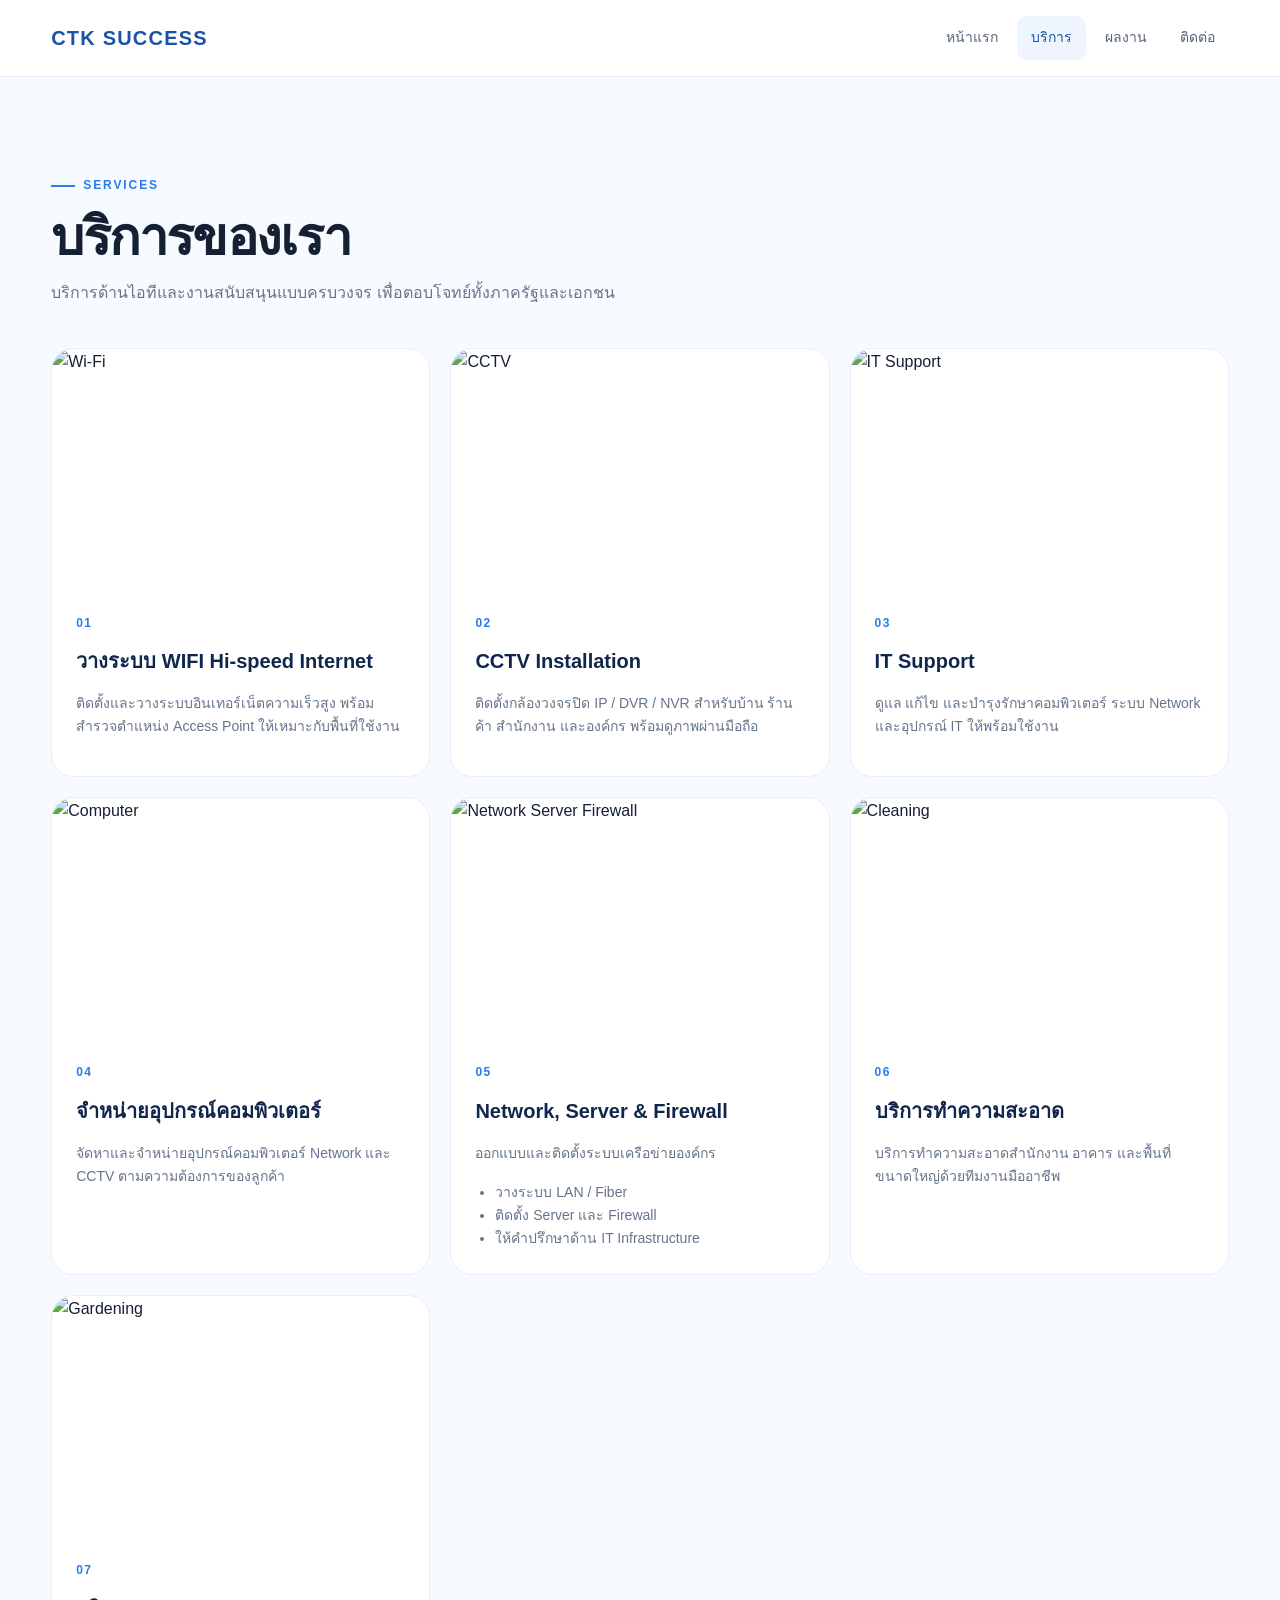
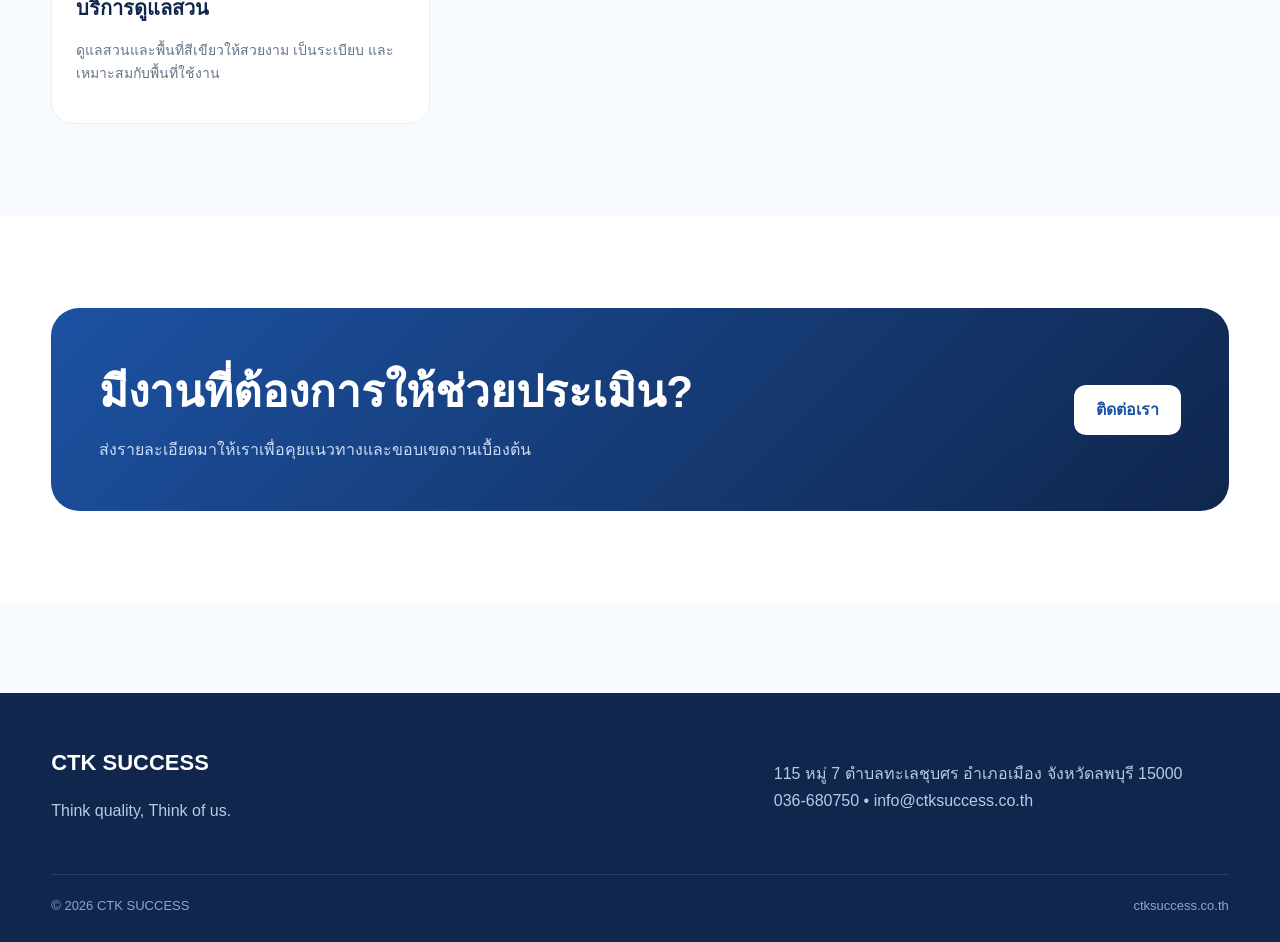
==== services.html @ 922346b5 "Add files via upload" ====
<!doctype html><html lang="th"><head><meta charset="utf-8"><meta name="viewport" content="width=device-width,initial-scale=1"><title>CTK SUCCESS | บริการ</title><link rel="stylesheet" href="style.css"></head><body>
<header class="header"><div class="container header-inner"><a class="brand" href="index.html">CTK SUCCESS</a><button class="menu-btn">☰</button><nav class="nav"><a href="index.html">หน้าแรก</a><a class="active" href="services.html">บริการ</a><a href="portfolio.html">ผลงาน</a><a href="contact.html">ติดต่อ</a></nav></div></header>
<main><section class="section"><div class="container"><div class="section-head"><span class="eyebrow">SERVICES</span><h1>บริการของเรา</h1><p>บริการด้านไอทีและงานสนับสนุนแบบครบวงจร เพื่อตอบโจทย์ทั้งภาครัฐและเอกชน</p></div><div class="grid grid-3">
<article class="service-card"><img src="images/service/service1.jpg" alt="Wi-Fi"><div class="service-body"><span class="num">01</span><h3>วางระบบ WIFI Hi‑speed Internet</h3><p>ติดตั้งและวางระบบอินเทอร์เน็ตความเร็วสูง พร้อมสำรวจตำแหน่ง Access Point ให้เหมาะกับพื้นที่ใช้งาน</p></div></article>
<article class="service-card"><img src="images/service/service2.jpg" alt="CCTV"><div class="service-body"><span class="num">02</span><h3>CCTV Installation</h3><p>ติดตั้งกล้องวงจรปิด IP / DVR / NVR สำหรับบ้าน ร้านค้า สำนักงาน และองค์กร พร้อมดูภาพผ่านมือถือ</p></div></article>
<article class="service-card"><img src="images/service/service3.jpg" alt="IT Support"><div class="service-body"><span class="num">03</span><h3>IT Support</h3><p>ดูแล แก้ไข และบำรุงรักษาคอมพิวเตอร์ ระบบ Network และอุปกรณ์ IT ให้พร้อมใช้งาน</p></div></article>
<article class="service-card"><img src="images/service/service4.jpg" alt="Computer"><div class="service-body"><span class="num">04</span><h3>จำหน่ายอุปกรณ์คอมพิวเตอร์</h3><p>จัดหาและจำหน่ายอุปกรณ์คอมพิวเตอร์ Network และ CCTV ตามความต้องการของลูกค้า</p></div></article>
<article class="service-card"><img src="images/service/service5.jpg" alt="Network Server Firewall"><div class="service-body"><span class="num">05</span><h3>Network, Server & Firewall</h3><p>ออกแบบและติดตั้งระบบเครือข่ายองค์กร</p><ul><li>วางระบบ LAN / Fiber</li><li>ติดตั้ง Server และ Firewall</li><li>ให้คำปรึกษาด้าน IT Infrastructure</li></ul></div></article>
<article class="service-card"><img src="images/cleaningservice/cleaning1.jpg" alt="Cleaning"><div class="service-body"><span class="num">06</span><h3>บริการทำความสะอาด</h3><p>บริการทำความสะอาดสำนักงาน อาคาร และพื้นที่ขนาดใหญ่ด้วยทีมงานมืออาชีพ</p></div></article>
<article class="service-card"><img src="images/service/service7.jpg" alt="Gardening"><div class="service-body"><span class="num">07</span><h3>บริการดูแลสวน</h3><p>ดูแลสวนและพื้นที่สีเขียวให้สวยงาม เป็นระเบียบ และเหมาะสมกับพื้นที่ใช้งาน</p></div></article>
</div></div></section><section class="section white"><div class="container"><div class="cta"><div><h2>มีงานที่ต้องการให้ช่วยประเมิน?</h2><p>ส่งรายละเอียดมาให้เราเพื่อคุยแนวทางและขอบเขตงานเบื้องต้น</p></div><a class="btn" href="contact.html">ติดต่อเรา</a></div></div></section></main>
<footer class="footer"><div class="container"><div class="footer-grid"><div><h3>CTK SUCCESS</h3><p>Think quality, Think of us.</p></div><div><p>115 หมู่ 7 ตำบลทะเลชุบศร อำเภอเมือง จังหวัดลพบุรี 15000<br>036-680750 • info@ctksuccess.co.th</p></div></div><div class="footer-bottom"><span>© <span data-year></span> CTK SUCCESS</span><span>ctksuccess.co.th</span></div></div></footer><script src="script.js"></script></body></html>
---- style.css ----
:root{
  --primary:#2b7af0;--primary-dark:#1c52a3;--navy:#10264d;--ink:#152033;--muted:#65758b;
  --bg:#f7faff;--card:#fff;--line:#e8eef8;--soft:#eef5ff;--shadow:0 20px 55px rgba(16,38,77,.10);
  --radius:24px;--container:min(1180px,92%);
}
*{box-sizing:border-box}html{scroll-behavior:smooth}body{margin:0;font-family:Arial,"Noto Sans Thai",sans-serif;color:var(--ink);background:var(--bg);line-height:1.65}a{color:inherit;text-decoration:none}img{max-width:100%;display:block}.container{width:var(--container);margin:auto}
.header{position:sticky;top:0;z-index:1000;background:rgba(255,255,255,.94);backdrop-filter:blur(14px);border-bottom:1px solid var(--line)}.header-inner{height:76px;display:flex;align-items:center;justify-content:space-between;gap:28px}.brand{font-weight:900;letter-spacing:.06em;color:var(--primary-dark);font-size:20px}.nav{display:flex;gap:5px;align-items:center}.nav a{padding:10px 14px;border-radius:10px;color:#55657a;font-size:14px;transition:.2s}.nav a:hover,.nav a.active{background:var(--soft);color:var(--primary-dark)}.menu-btn{display:none;border:1px solid var(--line);background:white;border-radius:11px;width:42px;height:42px;font-size:22px;color:var(--primary-dark);cursor:pointer}
.hero{padding:72px 0 88px}.hero-grid{display:grid;grid-template-columns:1.08fr .92fr;gap:56px;align-items:center}.eyebrow{display:inline-flex;align-items:center;gap:8px;color:var(--primary);font-weight:800;font-size:12px;letter-spacing:.16em;text-transform:uppercase}.eyebrow:before{content:"";width:24px;height:2px;background:var(--primary)}h1,h2,h3{margin-top:0}.hero h1{font-size:clamp(44px,6.2vw,78px);letter-spacing:-.04em;line-height:1.04;margin:18px 0 24px;color:#12213a}.hero p{max-width:650px;color:var(--muted);font-size:17px}.btns{display:flex;gap:12px;flex-wrap:wrap;margin-top:34px}.btn{display:inline-flex;align-items:center;justify-content:center;min-height:48px;padding:12px 22px;border-radius:12px;font-weight:800;transition:.22s}.btn-primary{background:var(--primary);color:#fff;box-shadow:0 12px 28px rgba(43,122,240,.24)}.btn-primary:hover{transform:translateY(-2px)}.btn-ghost{background:#fff;border:1px solid #dce5f2;color:var(--navy)}.btn-dark{background:var(--navy);color:#fff}.hero-visual{position:relative}.hero-image{width:100%;aspect-ratio:4/3;object-fit:cover;border-radius:30px;box-shadow:0 32px 80px rgba(16,38,77,.18)}.float-card{position:absolute;left:-26px;bottom:26px;background:#fff;border:1px solid var(--line);box-shadow:var(--shadow);padding:18px 20px;border-radius:18px;min-width:220px}.float-card strong{display:block;color:var(--primary-dark);font-size:22px}.float-card span{font-size:13px;color:var(--muted)}
.section{padding:92px 0}.section.white{background:#fff}.section-head{max-width:720px;margin-bottom:42px}.section-head h1,.section-head h2{font-size:clamp(34px,4.5vw,52px);line-height:1.15;letter-spacing:-.03em;margin:12px 0 12px}.section-head p{color:var(--muted);margin:0}.grid{display:grid;gap:20px}.grid-3{grid-template-columns:repeat(3,1fr)}.grid-2{grid-template-columns:repeat(2,1fr)}
.service-card,.feature-card,.contact-card,.album-card{background:#fff;border:1px solid var(--line);border-radius:22px;overflow:hidden;transition:.24s}.service-card:hover,.album-card:hover{transform:translateY(-5px);box-shadow:var(--shadow);border-color:#cfe0fb}.service-card img{width:100%;aspect-ratio:16/10;object-fit:cover}.service-body{padding:24px}.service-body .num{color:var(--primary);font-weight:900;font-size:12px;letter-spacing:.12em}.service-body h3{font-size:20px;color:var(--navy);margin:10px 0 8px}.service-body p,.service-body li{color:var(--muted);font-size:14px}.service-body ul{padding-left:20px;margin-bottom:0}
.split{display:grid;grid-template-columns:1fr 1fr;gap:48px;align-items:center}.split img{width:100%;aspect-ratio:4/3;object-fit:cover;border-radius:24px}.stat-grid{display:grid;grid-template-columns:1fr 1fr;gap:12px;margin-top:24px}.stat{background:#fff;border:1px solid var(--line);border-radius:16px;padding:18px}.stat strong{display:block;color:var(--primary-dark);font-size:24px}.stat span{color:var(--muted);font-size:13px}
.cta{background:linear-gradient(135deg,var(--primary-dark),var(--navy));border-radius:28px;padding:48px;color:#fff;display:flex;justify-content:space-between;align-items:center;gap:30px}.cta h2{font-size:clamp(30px,4vw,44px);margin-bottom:8px}.cta p{color:#ccdcf5;margin:0}.cta .btn{background:#fff;color:var(--primary-dark);white-space:nowrap}
.album-list{display:grid;grid-template-columns:repeat(3,1fr);gap:22px}.album-card{cursor:pointer}.album-card img{width:100%;aspect-ratio:16/11;object-fit:cover}.album-info{padding:20px}.album-info h3{color:var(--navy);margin:0 0 5px}.album-info p{color:var(--muted);font-size:13px;margin:0}.viewer{display:none;margin-top:36px;background:#fff;border:1px solid var(--line);border-radius:24px;padding:24px}.viewer.active{display:block}.viewer-top{display:flex;align-items:center;justify-content:space-between;gap:16px;margin-bottom:18px}.viewer-title{margin:0;color:var(--navy)}.close-btn{border:0;background:var(--navy);color:#fff;border-radius:10px;padding:10px 15px;cursor:pointer}.album-images{display:grid;grid-template-columns:repeat(3,1fr);gap:14px}.album-images img{width:100%;aspect-ratio:4/3;object-fit:cover;border-radius:14px;cursor:pointer;background:#eef4ff}.lightbox{display:none;position:fixed;inset:0;background:rgba(3,10,24,.92);z-index:3000;align-items:center;justify-content:center;padding:20px}.lightbox.active{display:flex}.lightbox-content{position:relative;width:min(1200px,100%);display:flex;align-items:center;justify-content:center}.lightbox img{max-width:88%;max-height:88vh;border-radius:14px}.lightbox-close{position:fixed;right:24px;top:16px;color:#fff;font-size:38px;cursor:pointer}.nav-btn{position:absolute;top:50%;transform:translateY(-50%);border:0;width:48px;height:48px;border-radius:50%;font-size:28px;background:rgba(255,255,255,.16);color:#fff;cursor:pointer}.prev-btn{left:0}.next-btn{right:0}
.contact-wrap{display:grid;grid-template-columns:.9fr 1.1fr;gap:24px}.contact-card{padding:30px}.contact-card h2{color:var(--navy);font-size:30px}.contact-line{padding:13px 0;border-bottom:1px solid var(--line)}.contact-line:last-child{border-bottom:0}.contact-line span{display:block;font-size:12px;color:var(--muted);text-transform:uppercase;letter-spacing:.08em}.contact-line strong{display:block;margin-top:3px;color:#26364d}.social-grid{display:grid;grid-template-columns:1fr 1fr;gap:12px;margin-top:22px}.social-grid a{border:1px solid var(--line);border-radius:12px;padding:13px 15px;font-weight:800;background:#fff}.social-grid a:hover{border-color:#b8d3fa;color:var(--primary-dark)}
.footer{margin-top:90px;background:var(--navy);color:#fff;padding:52px 0 26px}.footer-grid{display:grid;grid-template-columns:1.2fr .8fr;gap:40px}.footer h3{font-size:22px;margin-bottom:8px}.footer p,.footer a{color:#b9cae6}.footer-bottom{border-top:1px solid rgba(255,255,255,.12);margin-top:34px;padding-top:20px;color:#8fa5c7;font-size:13px;display:flex;justify-content:space-between;gap:20px}
@media(max-width:900px){.menu-btn{display:block}.nav{display:none;position:absolute;top:76px;left:0;right:0;background:#fff;border-bottom:1px solid var(--line);padding:12px 4%;flex-direction:column;align-items:stretch}.nav.open{display:flex}.hero-grid,.split,.contact-wrap,.footer-grid{grid-template-columns:1fr}.hero{padding-top:48px}.hero-visual{max-width:700px}.float-card{left:16px}.grid-3,.album-list{grid-template-columns:1fr 1fr}.cta{align-items:flex-start;flex-direction:column}.album-images{grid-template-columns:1fr 1fr}}
@media(max-width:600px){.header-inner{height:68px}.nav{top:68px}.hero{padding:42px 0 64px}.hero h1{font-size:44px}.hero-grid{gap:32px}.float-card{position:static;margin-top:12px}.section{padding:68px 0}.grid-3,.grid-2,.album-list,.album-images,.social-grid{grid-template-columns:1fr}.cta{padding:30px}.contact-card{padding:22px}.footer-bottom{flex-direction:column}.nav-btn{width:42px;height:42px}.lightbox img{max-width:78%}}
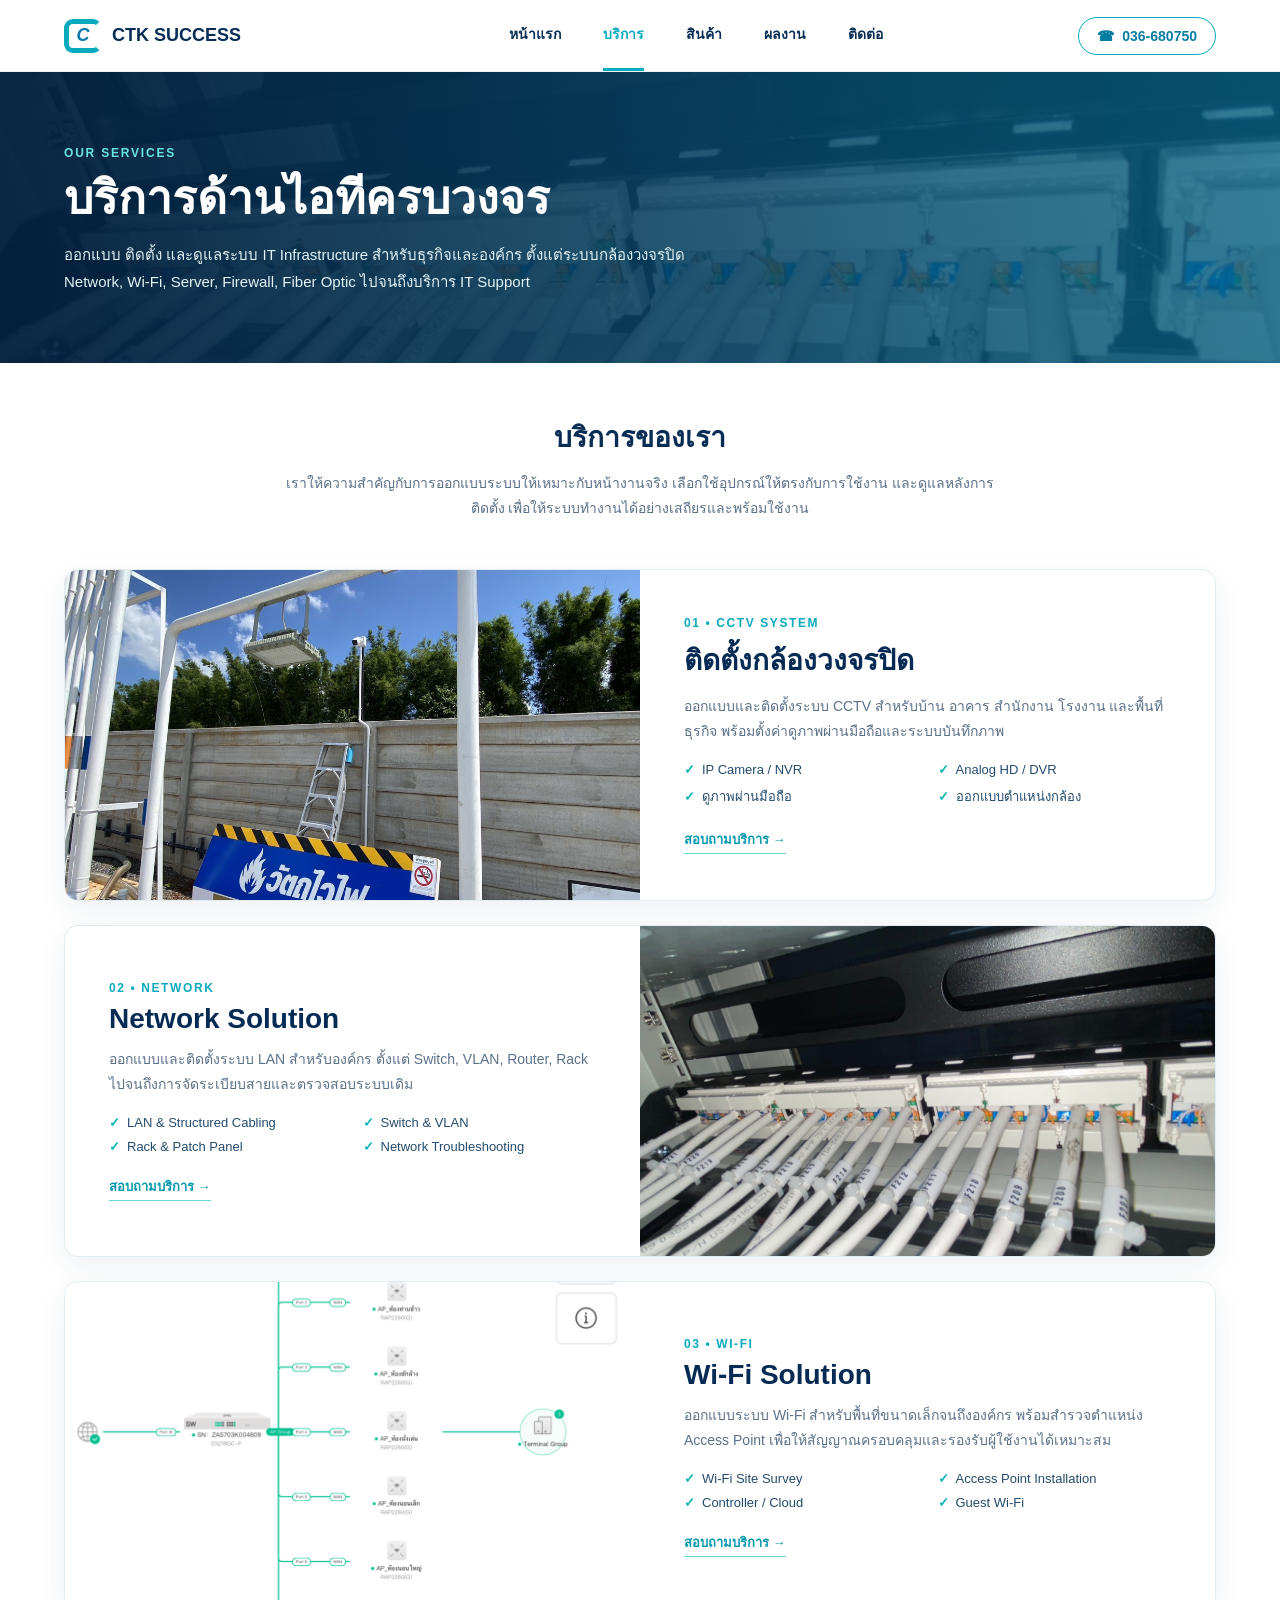
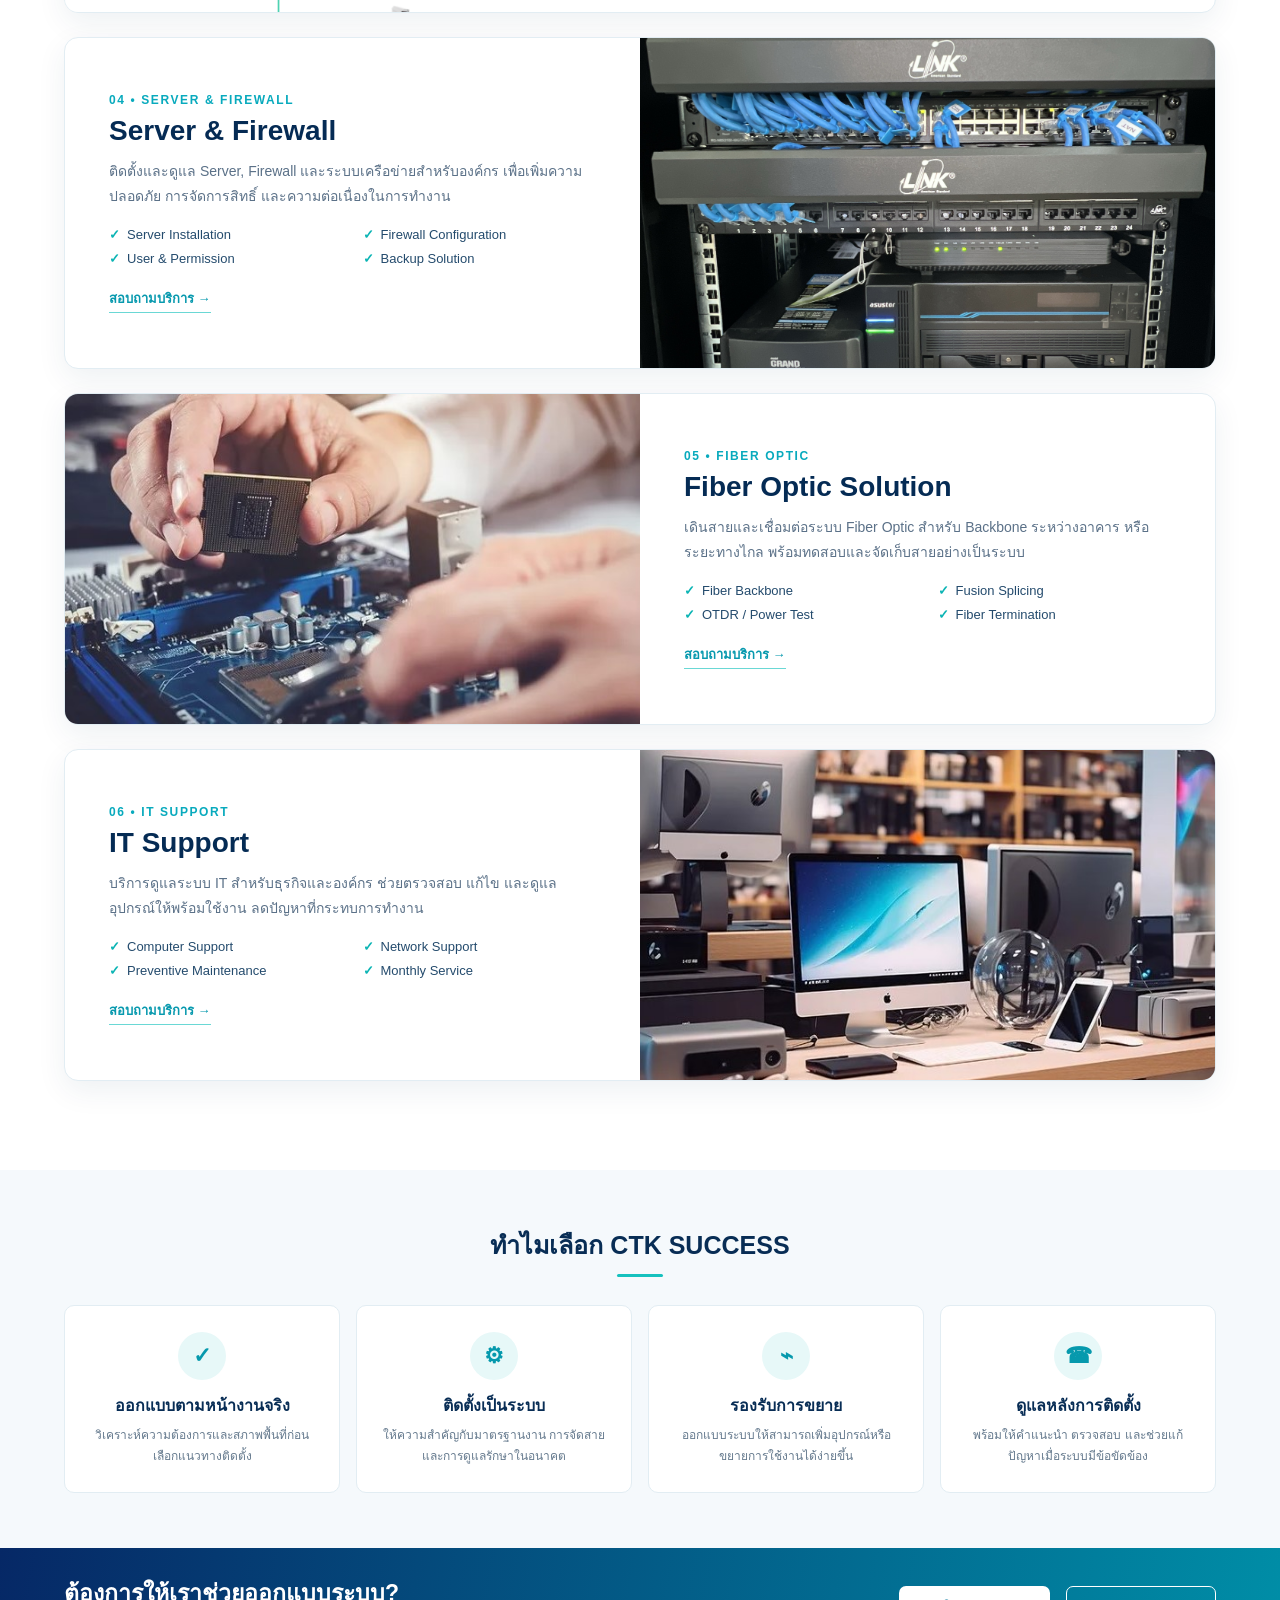
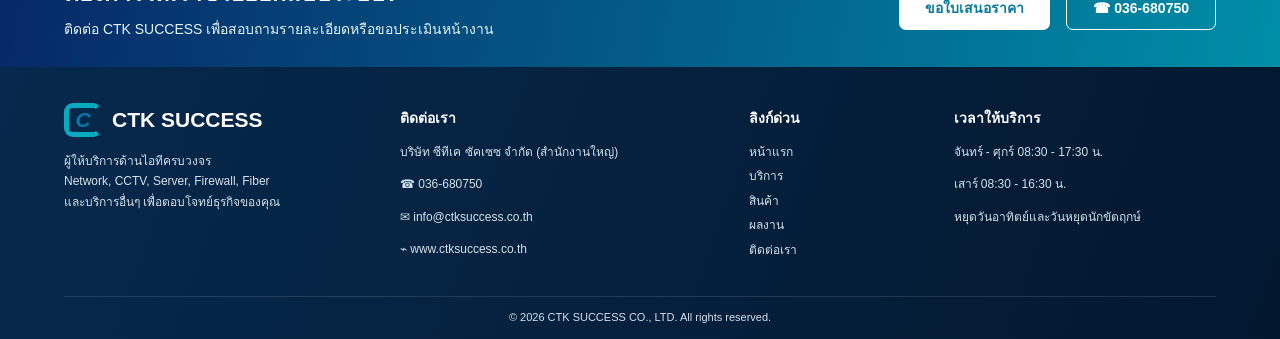
==== commit b0e017a9: "Add files via upload" ====
--- a/services.html
+++ b/services.html
@@ -1,12 +1,450 @@
-<!doctype html><html lang="th"><head><meta charset="utf-8"><meta name="viewport" content="width=device-width,initial-scale=1"><title>CTK SUCCESS | บริการ</title><link rel="stylesheet" href="style.css"></head><body>
-<header class="header"><div class="container header-inner"><a class="brand" href="index.html">CTK SUCCESS</a><button class="menu-btn">☰</button><nav class="nav"><a href="index.html">หน้าแรก</a><a class="active" href="services.html">บริการ</a><a href="portfolio.html">ผลงาน</a><a href="contact.html">ติดต่อ</a></nav></div></header>
-<main><section class="section"><div class="container"><div class="section-head"><span class="eyebrow">SERVICES</span><h1>บริการของเรา</h1><p>บริการด้านไอทีและงานสนับสนุนแบบครบวงจร เพื่อตอบโจทย์ทั้งภาครัฐและเอกชน</p></div><div class="grid grid-3">
-<article class="service-card"><img src="images/service/service1.jpg" alt="Wi-Fi"><div class="service-body"><span class="num">01</span><h3>วางระบบ WIFI Hi‑speed Internet</h3><p>ติดตั้งและวางระบบอินเทอร์เน็ตความเร็วสูง พร้อมสำรวจตำแหน่ง Access Point ให้เหมาะกับพื้นที่ใช้งาน</p></div></article>
-<article class="service-card"><img src="images/service/service2.jpg" alt="CCTV"><div class="service-body"><span class="num">02</span><h3>CCTV Installation</h3><p>ติดตั้งกล้องวงจรปิด IP / DVR / NVR สำหรับบ้าน ร้านค้า สำนักงาน และองค์กร พร้อมดูภาพผ่านมือถือ</p></div></article>
-<article class="service-card"><img src="images/service/service3.jpg" alt="IT Support"><div class="service-body"><span class="num">03</span><h3>IT Support</h3><p>ดูแล แก้ไข และบำรุงรักษาคอมพิวเตอร์ ระบบ Network และอุปกรณ์ IT ให้พร้อมใช้งาน</p></div></article>
-<article class="service-card"><img src="images/service/service4.jpg" alt="Computer"><div class="service-body"><span class="num">04</span><h3>จำหน่ายอุปกรณ์คอมพิวเตอร์</h3><p>จัดหาและจำหน่ายอุปกรณ์คอมพิวเตอร์ Network และ CCTV ตามความต้องการของลูกค้า</p></div></article>
-<article class="service-card"><img src="images/service/service5.jpg" alt="Network Server Firewall"><div class="service-body"><span class="num">05</span><h3>Network, Server & Firewall</h3><p>ออกแบบและติดตั้งระบบเครือข่ายองค์กร</p><ul><li>วางระบบ LAN / Fiber</li><li>ติดตั้ง Server และ Firewall</li><li>ให้คำปรึกษาด้าน IT Infrastructure</li></ul></div></article>
-<article class="service-card"><img src="images/cleaningservice/cleaning1.jpg" alt="Cleaning"><div class="service-body"><span class="num">06</span><h3>บริการทำความสะอาด</h3><p>บริการทำความสะอาดสำนักงาน อาคาร และพื้นที่ขนาดใหญ่ด้วยทีมงานมืออาชีพ</p></div></article>
-<article class="service-card"><img src="images/service/service7.jpg" alt="Gardening"><div class="service-body"><span class="num">07</span><h3>บริการดูแลสวน</h3><p>ดูแลสวนและพื้นที่สีเขียวให้สวยงาม เป็นระเบียบ และเหมาะสมกับพื้นที่ใช้งาน</p></div></article>
-</div></div></section><section class="section white"><div class="container"><div class="cta"><div><h2>มีงานที่ต้องการให้ช่วยประเมิน?</h2><p>ส่งรายละเอียดมาให้เราเพื่อคุยแนวทางและขอบเขตงานเบื้องต้น</p></div><a class="btn" href="contact.html">ติดต่อเรา</a></div></div></section></main>
-<footer class="footer"><div class="container"><div class="footer-grid"><div><h3>CTK SUCCESS</h3><p>Think quality, Think of us.</p></div><div><p>115 หมู่ 7 ตำบลทะเลชุบศร อำเภอเมือง จังหวัดลพบุรี 15000<br>036-680750 • info@ctksuccess.co.th</p></div></div><div class="footer-bottom"><span>© <span data-year></span> CTK SUCCESS</span><span>ctksuccess.co.th</span></div></div></footer><script src="script.js"></script></body></html>
+<!DOCTYPE html>
+<html lang="th">
+<head>
+  <meta charset="UTF-8">
+  <meta name="viewport" content="width=device-width, initial-scale=1.0">
+  <title>บริการ | CTK SUCCESS</title>
+  <meta name="description" content="บริการ CCTV, Network, Wi-Fi, Server & Firewall, Fiber Optic และ IT Support โดย CTK SUCCESS">
+  <link rel="stylesheet" href="style.css?v=10">
+
+  <style>
+    .service-page-hero{
+      background:
+        linear-gradient(90deg,rgba(3,31,61,.94),rgba(5,100,137,.78)),
+        url("images/networksystem/network6.jpg") center/cover no-repeat;
+      color:#fff;
+      padding:74px 0 68px;
+    }
+    .service-page-hero .eyebrow{
+      font-size:12px;
+      font-weight:900;
+      letter-spacing:1.8px;
+      color:#69e5e1;
+      margin-bottom:12px;
+    }
+    .service-page-hero h1{
+      margin:0;
+      font-size:46px;
+      line-height:1.15;
+    }
+    .service-page-hero p{
+      max-width:680px;
+      margin:16px 0 0;
+      color:#e3f4f7;
+      line-height:1.8;
+      font-size:15px;
+    }
+
+    .service-intro{
+      text-align:center;
+      padding:52px 0 22px;
+    }
+    .service-intro h2{
+      font-size:28px;
+      margin:0 0 12px;
+    }
+    .service-intro p{
+      max-width:720px;
+      margin:auto;
+      color:#5b7188;
+      line-height:1.8;
+      font-size:14px;
+    }
+
+    .service-list{
+      padding:26px 0 65px;
+    }
+    .service-row{
+      display:grid;
+      grid-template-columns:1fr 1fr;
+      min-height:330px;
+      border:1px solid #e2edf3;
+      border-radius:14px;
+      overflow:hidden;
+      margin-bottom:24px;
+      background:#fff;
+      box-shadow:0 10px 30px rgba(6,52,88,.07);
+    }
+    .service-row.reverse .service-photo{order:2}
+    .service-row.reverse .service-detail{order:1}
+
+    .service-photo{
+      min-height:330px;
+      background:#eaf3f7 center/cover no-repeat;
+    }
+    .photo-cctv{background-image:url("images/cctvsystem/cctv5.jpg")}
+    .photo-network{background-image:url("images/networksystem/network6.jpg")}
+    .photo-wifi{background-image:url("images/wifihotspotsystem/wifihotspot7.jpg")}
+    .photo-server{background-image:url("images/networksystem/network4.jpg")}
+    .photo-fiber{background-image:url("images/service/service3.jpg")}
+    .photo-support{background-image:url("images/service/service4.jpg")}
+
+    .service-detail{
+      padding:42px 44px;
+      display:flex;
+      flex-direction:column;
+      justify-content:center;
+    }
+    .service-no{
+      font-size:12px;
+      font-weight:900;
+      color:#08aabd;
+      letter-spacing:1.6px;
+      margin-bottom:8px;
+    }
+    .service-detail h2{
+      margin:0 0 12px;
+      font-size:28px;
+      color:#052b54;
+    }
+    .service-detail>p{
+      margin:0 0 18px;
+      color:#5b7188;
+      line-height:1.8;
+      font-size:14px;
+    }
+    .service-points{
+      display:grid;
+      grid-template-columns:1fr 1fr;
+      gap:9px 20px;
+      margin:0 0 22px;
+      padding:0;
+      list-style:none;
+    }
+    .service-points li{
+      font-size:13px;
+      color:#244b6d;
+    }
+    .service-points li::before{
+      content:"✓";
+      color:#0ab4b4;
+      font-weight:900;
+      margin-right:7px;
+    }
+    .service-link{
+      align-self:flex-start;
+      font-size:13px;
+      font-weight:900;
+      color:#0799ae;
+      border-bottom:1px solid #6ad8d5;
+      padding-bottom:3px;
+    }
+
+    .why-service{
+      background:#f5f9fc;
+      padding:55px 0;
+    }
+    .why-grid{
+      display:grid;
+      grid-template-columns:repeat(4,1fr);
+      gap:16px;
+      margin-top:28px;
+    }
+    .why-card{
+      background:#fff;
+      border:1px solid #e2edf3;
+      border-radius:10px;
+      padding:26px 22px;
+      text-align:center;
+    }
+    .why-icon{
+      width:48px;
+      height:48px;
+      border-radius:50%;
+      margin:0 auto 13px;
+      background:#e7f8f8;
+      color:#0699ad;
+      display:flex;
+      align-items:center;
+      justify-content:center;
+      font-size:22px;
+      font-weight:900;
+    }
+    .why-card h3{
+      margin:0 0 7px;
+      font-size:16px;
+    }
+    .why-card p{
+      margin:0;
+      color:#64798d;
+      font-size:12px;
+      line-height:1.7;
+    }
+
+    @media(max-width:800px){
+      .service-page-hero h1{font-size:38px}
+      .service-row{grid-template-columns:1fr}
+      .service-row.reverse .service-photo,
+      .service-row.reverse .service-detail{order:initial}
+      .service-photo{min-height:250px}
+      .service-detail{padding:30px 26px}
+      .why-grid{grid-template-columns:repeat(2,1fr)}
+    }
+    @media(max-width:520px){
+      .service-page-hero{padding:55px 0}
+      .service-page-hero h1{font-size:33px}
+      .service-points{grid-template-columns:1fr}
+      .why-grid{grid-template-columns:1fr}
+    }
+  </style>
+</head>
+<body>
+
+<header class="topbar">
+  <div class="container nav-wrap">
+    <a class="brand" href="index.html">
+      <span class="brand-symbol">C</span>
+      <span>CTK SUCCESS</span>
+    </a>
+
+    <button class="menu-toggle" aria-label="เปิดเมนู">☰</button>
+
+    <nav class="nav-menu">
+      <a href="index.html">หน้าแรก</a>
+      <a class="active" href="services.html">บริการ</a>
+      <a href="index.html#products">สินค้า</a>
+      <a href="portfolio.html">ผลงาน</a>
+      <a href="contact.html">ติดต่อ</a>
+    </nav>
+
+    <a class="call-btn" href="tel:036680750">☎ &nbsp;036-680750</a>
+  </div>
+</header>
+
+<main>
+  <section class="service-page-hero">
+    <div class="container">
+      <div class="eyebrow">OUR SERVICES</div>
+      <h1>บริการด้านไอทีครบวงจร</h1>
+      <p>
+        ออกแบบ ติดตั้ง และดูแลระบบ IT Infrastructure สำหรับธุรกิจและองค์กร
+        ตั้งแต่ระบบกล้องวงจรปิด Network, Wi-Fi, Server, Firewall, Fiber Optic
+        ไปจนถึงบริการ IT Support
+      </p>
+    </div>
+  </section>
+
+  <section class="service-intro">
+    <div class="container">
+      <h2>บริการของเรา</h2>
+      <p>
+        เราให้ความสำคัญกับการออกแบบระบบให้เหมาะกับหน้างานจริง
+        เลือกใช้อุปกรณ์ให้ตรงกับการใช้งาน และดูแลหลังการติดตั้ง
+        เพื่อให้ระบบทำงานได้อย่างเสถียรและพร้อมใช้งาน
+      </p>
+    </div>
+  </section>
+
+  <section class="service-list">
+    <div class="container">
+
+      <article class="service-row">
+        <div class="service-photo photo-cctv"></div>
+        <div class="service-detail">
+          <div class="service-no">01 • CCTV SYSTEM</div>
+          <h2>ติดตั้งกล้องวงจรปิด</h2>
+          <p>
+            ออกแบบและติดตั้งระบบ CCTV สำหรับบ้าน อาคาร สำนักงาน โรงงาน
+            และพื้นที่ธุรกิจ พร้อมตั้งค่าดูภาพผ่านมือถือและระบบบันทึกภาพ
+          </p>
+          <ul class="service-points">
+            <li>IP Camera / NVR</li>
+            <li>Analog HD / DVR</li>
+            <li>ดูภาพผ่านมือถือ</li>
+            <li>ออกแบบตำแหน่งกล้อง</li>
+          </ul>
+          <a class="service-link" href="contact.html">สอบถามบริการ →</a>
+        </div>
+      </article>
+
+      <article class="service-row reverse">
+        <div class="service-photo photo-network"></div>
+        <div class="service-detail">
+          <div class="service-no">02 • NETWORK</div>
+          <h2>Network Solution</h2>
+          <p>
+            ออกแบบและติดตั้งระบบ LAN สำหรับองค์กร ตั้งแต่ Switch, VLAN,
+            Router, Rack ไปจนถึงการจัดระเบียบสายและตรวจสอบระบบเดิม
+          </p>
+          <ul class="service-points">
+            <li>LAN & Structured Cabling</li>
+            <li>Switch & VLAN</li>
+            <li>Rack & Patch Panel</li>
+            <li>Network Troubleshooting</li>
+          </ul>
+          <a class="service-link" href="contact.html">สอบถามบริการ →</a>
+        </div>
+      </article>
+
+      <article class="service-row">
+        <div class="service-photo photo-wifi"></div>
+        <div class="service-detail">
+          <div class="service-no">03 • WI-FI</div>
+          <h2>Wi-Fi Solution</h2>
+          <p>
+            ออกแบบระบบ Wi-Fi สำหรับพื้นที่ขนาดเล็กจนถึงองค์กร
+            พร้อมสำรวจตำแหน่ง Access Point เพื่อให้สัญญาณครอบคลุมและรองรับผู้ใช้งานได้เหมาะสม
+          </p>
+          <ul class="service-points">
+            <li>Wi-Fi Site Survey</li>
+            <li>Access Point Installation</li>
+            <li>Controller / Cloud</li>
+            <li>Guest Wi-Fi</li>
+          </ul>
+          <a class="service-link" href="contact.html">สอบถามบริการ →</a>
+        </div>
+      </article>
+
+      <article class="service-row reverse">
+        <div class="service-photo photo-server"></div>
+        <div class="service-detail">
+          <div class="service-no">04 • SERVER & FIREWALL</div>
+          <h2>Server & Firewall</h2>
+          <p>
+            ติดตั้งและดูแล Server, Firewall และระบบเครือข่ายสำหรับองค์กร
+            เพื่อเพิ่มความปลอดภัย การจัดการสิทธิ์ และความต่อเนื่องในการทำงาน
+          </p>
+          <ul class="service-points">
+            <li>Server Installation</li>
+            <li>Firewall Configuration</li>
+            <li>User & Permission</li>
+            <li>Backup Solution</li>
+          </ul>
+          <a class="service-link" href="contact.html">สอบถามบริการ →</a>
+        </div>
+      </article>
+
+      <article class="service-row">
+        <div class="service-photo photo-fiber"></div>
+        <div class="service-detail">
+          <div class="service-no">05 • FIBER OPTIC</div>
+          <h2>Fiber Optic Solution</h2>
+          <p>
+            เดินสายและเชื่อมต่อระบบ Fiber Optic สำหรับ Backbone ระหว่างอาคาร
+            หรือระยะทางไกล พร้อมทดสอบและจัดเก็บสายอย่างเป็นระบบ
+          </p>
+          <ul class="service-points">
+            <li>Fiber Backbone</li>
+            <li>Fusion Splicing</li>
+            <li>OTDR / Power Test</li>
+            <li>Fiber Termination</li>
+          </ul>
+          <a class="service-link" href="contact.html">สอบถามบริการ →</a>
+        </div>
+      </article>
+
+      <article class="service-row reverse">
+        <div class="service-photo photo-support"></div>
+        <div class="service-detail">
+          <div class="service-no">06 • IT SUPPORT</div>
+          <h2>IT Support</h2>
+          <p>
+            บริการดูแลระบบ IT สำหรับธุรกิจและองค์กร
+            ช่วยตรวจสอบ แก้ไข และดูแลอุปกรณ์ให้พร้อมใช้งาน ลดปัญหาที่กระทบการทำงาน
+          </p>
+          <ul class="service-points">
+            <li>Computer Support</li>
+            <li>Network Support</li>
+            <li>Preventive Maintenance</li>
+            <li>Monthly Service</li>
+          </ul>
+          <a class="service-link" href="contact.html">สอบถามบริการ →</a>
+        </div>
+      </article>
+
+    </div>
+  </section>
+
+  <section class="why-service">
+    <div class="container">
+      <div class="section-title">
+        <h2>ทำไมเลือก CTK SUCCESS</h2>
+        <i></i>
+      </div>
+
+      <div class="why-grid">
+        <div class="why-card">
+          <div class="why-icon">✓</div>
+          <h3>ออกแบบตามหน้างานจริง</h3>
+          <p>วิเคราะห์ความต้องการและสภาพพื้นที่ก่อนเลือกแนวทางติดตั้ง</p>
+        </div>
+        <div class="why-card">
+          <div class="why-icon">⚙</div>
+          <h3>ติดตั้งเป็นระบบ</h3>
+          <p>ให้ความสำคัญกับมาตรฐานงาน การจัดสาย และการดูแลรักษาในอนาคต</p>
+        </div>
+        <div class="why-card">
+          <div class="why-icon">⌁</div>
+          <h3>รองรับการขยาย</h3>
+          <p>ออกแบบระบบให้สามารถเพิ่มอุปกรณ์หรือขยายการใช้งานได้ง่ายขึ้น</p>
+        </div>
+        <div class="why-card">
+          <div class="why-icon">☎</div>
+          <h3>ดูแลหลังการติดตั้ง</h3>
+          <p>พร้อมให้คำแนะนำ ตรวจสอบ และช่วยแก้ปัญหาเมื่อระบบมีข้อขัดข้อง</p>
+        </div>
+      </div>
+    </div>
+  </section>
+
+  <section class="cta">
+    <div class="container cta-wrap">
+      <div>
+        <h2>ต้องการให้เราช่วยออกแบบระบบ?</h2>
+        <p>ติดต่อ CTK SUCCESS เพื่อสอบถามรายละเอียดหรือขอประเมินหน้างาน</p>
+      </div>
+      <div class="cta-actions">
+        <a class="btn white" href="contact.html">ขอใบเสนอราคา</a>
+        <a class="btn clear" href="tel:036680750">☎ 036-680750</a>
+      </div>
+    </div>
+  </section>
+</main>
+
+<footer>
+  <div class="container footer-grid">
+    <div>
+      <a class="footer-brand" href="index.html">
+        <span class="brand-symbol">C</span>
+        <strong>CTK SUCCESS</strong>
+      </a>
+      <p class="footer-desc">
+        ผู้ให้บริการด้านไอทีครบวงจร<br>
+        Network, CCTV, Server, Firewall, Fiber<br>
+        และบริการอื่นๆ เพื่อตอบโจทย์ธุรกิจของคุณ
+      </p>
+    </div>
+
+    <div>
+      <h4>ติดต่อเรา</h4>
+      <p>บริษัท ซีทีเค ซัคเซซ จำกัด (สำนักงานใหญ่)</p>
+      <p>☎ 036-680750</p>
+      <p>✉ info@ctksuccess.co.th</p>
+      <p>⌁ www.ctksuccess.co.th</p>
+    </div>
+
+    <div>
+      <h4>ลิงก์ด่วน</h4>
+      <a href="index.html">หน้าแรก</a>
+      <a href="services.html">บริการ</a>
+      <a href="index.html#products">สินค้า</a>
+      <a href="portfolio.html">ผลงาน</a>
+      <a href="contact.html">ติดต่อเรา</a>
+    </div>
+
+    <div>
+      <h4>เวลาให้บริการ</h4>
+      <p>จันทร์ - ศุกร์ 08:30 - 17:30 น.</p>
+      <p>เสาร์ 08:30 - 16:30 น.</p>
+      <p>หยุดวันอาทิตย์และวันหยุดนักขัตฤกษ์</p>
+    </div>
+  </div>
+
+  <div class="container copyright">
+    © <span id="year"></span> CTK SUCCESS CO., LTD. All rights reserved.
+  </div>
+</footer>
+
+<script src="script.js?v=10"></script>
+</body>
+</html>
--- a/style.css
+++ b/style.css
@@ -1,17 +1,904 @@
 :root{
-  --primary:#2b7af0;--primary-dark:#1c52a3;--navy:#10264d;--ink:#152033;--muted:#65758b;
-  --bg:#f7faff;--card:#fff;--line:#e8eef8;--soft:#eef5ff;--shadow:0 20px 55px rgba(16,38,77,.10);
-  --radius:24px;--container:min(1180px,92%);
-}
-*{box-sizing:border-box}html{scroll-behavior:smooth}body{margin:0;font-family:Arial,"Noto Sans Thai",sans-serif;color:var(--ink);background:var(--bg);line-height:1.65}a{color:inherit;text-decoration:none}img{max-width:100%;display:block}.container{width:var(--container);margin:auto}
-.header{position:sticky;top:0;z-index:1000;background:rgba(255,255,255,.94);backdrop-filter:blur(14px);border-bottom:1px solid var(--line)}.header-inner{height:76px;display:flex;align-items:center;justify-content:space-between;gap:28px}.brand{font-weight:900;letter-spacing:.06em;color:var(--primary-dark);font-size:20px}.nav{display:flex;gap:5px;align-items:center}.nav a{padding:10px 14px;border-radius:10px;color:#55657a;font-size:14px;transition:.2s}.nav a:hover,.nav a.active{background:var(--soft);color:var(--primary-dark)}.menu-btn{display:none;border:1px solid var(--line);background:white;border-radius:11px;width:42px;height:42px;font-size:22px;color:var(--primary-dark);cursor:pointer}
-.hero{padding:72px 0 88px}.hero-grid{display:grid;grid-template-columns:1.08fr .92fr;gap:56px;align-items:center}.eyebrow{display:inline-flex;align-items:center;gap:8px;color:var(--primary);font-weight:800;font-size:12px;letter-spacing:.16em;text-transform:uppercase}.eyebrow:before{content:"";width:24px;height:2px;background:var(--primary)}h1,h2,h3{margin-top:0}.hero h1{font-size:clamp(44px,6.2vw,78px);letter-spacing:-.04em;line-height:1.04;margin:18px 0 24px;color:#12213a}.hero p{max-width:650px;color:var(--muted);font-size:17px}.btns{display:flex;gap:12px;flex-wrap:wrap;margin-top:34px}.btn{display:inline-flex;align-items:center;justify-content:center;min-height:48px;padding:12px 22px;border-radius:12px;font-weight:800;transition:.22s}.btn-primary{background:var(--primary);color:#fff;box-shadow:0 12px 28px rgba(43,122,240,.24)}.btn-primary:hover{transform:translateY(-2px)}.btn-ghost{background:#fff;border:1px solid #dce5f2;color:var(--navy)}.btn-dark{background:var(--navy);color:#fff}.hero-visual{position:relative}.hero-image{width:100%;aspect-ratio:4/3;object-fit:cover;border-radius:30px;box-shadow:0 32px 80px rgba(16,38,77,.18)}.float-card{position:absolute;left:-26px;bottom:26px;background:#fff;border:1px solid var(--line);box-shadow:var(--shadow);padding:18px 20px;border-radius:18px;min-width:220px}.float-card strong{display:block;color:var(--primary-dark);font-size:22px}.float-card span{font-size:13px;color:var(--muted)}
-.section{padding:92px 0}.section.white{background:#fff}.section-head{max-width:720px;margin-bottom:42px}.section-head h1,.section-head h2{font-size:clamp(34px,4.5vw,52px);line-height:1.15;letter-spacing:-.03em;margin:12px 0 12px}.section-head p{color:var(--muted);margin:0}.grid{display:grid;gap:20px}.grid-3{grid-template-columns:repeat(3,1fr)}.grid-2{grid-template-columns:repeat(2,1fr)}
-.service-card,.feature-card,.contact-card,.album-card{background:#fff;border:1px solid var(--line);border-radius:22px;overflow:hidden;transition:.24s}.service-card:hover,.album-card:hover{transform:translateY(-5px);box-shadow:var(--shadow);border-color:#cfe0fb}.service-card img{width:100%;aspect-ratio:16/10;object-fit:cover}.service-body{padding:24px}.service-body .num{color:var(--primary);font-weight:900;font-size:12px;letter-spacing:.12em}.service-body h3{font-size:20px;color:var(--navy);margin:10px 0 8px}.service-body p,.service-body li{color:var(--muted);font-size:14px}.service-body ul{padding-left:20px;margin-bottom:0}
-.split{display:grid;grid-template-columns:1fr 1fr;gap:48px;align-items:center}.split img{width:100%;aspect-ratio:4/3;object-fit:cover;border-radius:24px}.stat-grid{display:grid;grid-template-columns:1fr 1fr;gap:12px;margin-top:24px}.stat{background:#fff;border:1px solid var(--line);border-radius:16px;padding:18px}.stat strong{display:block;color:var(--primary-dark);font-size:24px}.stat span{color:var(--muted);font-size:13px}
-.cta{background:linear-gradient(135deg,var(--primary-dark),var(--navy));border-radius:28px;padding:48px;color:#fff;display:flex;justify-content:space-between;align-items:center;gap:30px}.cta h2{font-size:clamp(30px,4vw,44px);margin-bottom:8px}.cta p{color:#ccdcf5;margin:0}.cta .btn{background:#fff;color:var(--primary-dark);white-space:nowrap}
-.album-list{display:grid;grid-template-columns:repeat(3,1fr);gap:22px}.album-card{cursor:pointer}.album-card img{width:100%;aspect-ratio:16/11;object-fit:cover}.album-info{padding:20px}.album-info h3{color:var(--navy);margin:0 0 5px}.album-info p{color:var(--muted);font-size:13px;margin:0}.viewer{display:none;margin-top:36px;background:#fff;border:1px solid var(--line);border-radius:24px;padding:24px}.viewer.active{display:block}.viewer-top{display:flex;align-items:center;justify-content:space-between;gap:16px;margin-bottom:18px}.viewer-title{margin:0;color:var(--navy)}.close-btn{border:0;background:var(--navy);color:#fff;border-radius:10px;padding:10px 15px;cursor:pointer}.album-images{display:grid;grid-template-columns:repeat(3,1fr);gap:14px}.album-images img{width:100%;aspect-ratio:4/3;object-fit:cover;border-radius:14px;cursor:pointer;background:#eef4ff}.lightbox{display:none;position:fixed;inset:0;background:rgba(3,10,24,.92);z-index:3000;align-items:center;justify-content:center;padding:20px}.lightbox.active{display:flex}.lightbox-content{position:relative;width:min(1200px,100%);display:flex;align-items:center;justify-content:center}.lightbox img{max-width:88%;max-height:88vh;border-radius:14px}.lightbox-close{position:fixed;right:24px;top:16px;color:#fff;font-size:38px;cursor:pointer}.nav-btn{position:absolute;top:50%;transform:translateY(-50%);border:0;width:48px;height:48px;border-radius:50%;font-size:28px;background:rgba(255,255,255,.16);color:#fff;cursor:pointer}.prev-btn{left:0}.next-btn{right:0}
-.contact-wrap{display:grid;grid-template-columns:.9fr 1.1fr;gap:24px}.contact-card{padding:30px}.contact-card h2{color:var(--navy);font-size:30px}.contact-line{padding:13px 0;border-bottom:1px solid var(--line)}.contact-line:last-child{border-bottom:0}.contact-line span{display:block;font-size:12px;color:var(--muted);text-transform:uppercase;letter-spacing:.08em}.contact-line strong{display:block;margin-top:3px;color:#26364d}.social-grid{display:grid;grid-template-columns:1fr 1fr;gap:12px;margin-top:22px}.social-grid a{border:1px solid var(--line);border-radius:12px;padding:13px 15px;font-weight:800;background:#fff}.social-grid a:hover{border-color:#b8d3fa;color:var(--primary-dark)}
-.footer{margin-top:90px;background:var(--navy);color:#fff;padding:52px 0 26px}.footer-grid{display:grid;grid-template-columns:1.2fr .8fr;gap:40px}.footer h3{font-size:22px;margin-bottom:8px}.footer p,.footer a{color:#b9cae6}.footer-bottom{border-top:1px solid rgba(255,255,255,.12);margin-top:34px;padding-top:20px;color:#8fa5c7;font-size:13px;display:flex;justify-content:space-between;gap:20px}
-@media(max-width:900px){.menu-btn{display:block}.nav{display:none;position:absolute;top:76px;left:0;right:0;background:#fff;border-bottom:1px solid var(--line);padding:12px 4%;flex-direction:column;align-items:stretch}.nav.open{display:flex}.hero-grid,.split,.contact-wrap,.footer-grid{grid-template-columns:1fr}.hero{padding-top:48px}.hero-visual{max-width:700px}.float-card{left:16px}.grid-3,.album-list{grid-template-columns:1fr 1fr}.cta{align-items:flex-start;flex-direction:column}.album-images{grid-template-columns:1fr 1fr}}
-@media(max-width:600px){.header-inner{height:68px}.nav{top:68px}.hero{padding:42px 0 64px}.hero h1{font-size:44px}.hero-grid{gap:32px}.float-card{position:static;margin-top:12px}.section{padding:68px 0}.grid-3,.grid-2,.album-list,.album-images,.social-grid{grid-template-columns:1fr}.cta{padding:30px}.contact-card{padding:22px}.footer-bottom{flex-direction:column}.nav-btn{width:42px;height:42px}.lightbox img{max-width:78%}}
+  --navy:#052b54;
+  --navy-2:#031f3d;
+  --cyan:#08aabd;
+  --cyan-2:#16c1be;
+  --text:#082d55;
+  --muted:#5b7188;
+  --line:#e2edf3;
+  --bg:#f7fafc;
+}
+
+*{
+  box-sizing:border-box;
+}
+
+html{
+  scroll-behavior:smooth;
+}
+
+body{
+  margin:0;
+  font-family:Arial,"Noto Sans Thai",Tahoma,sans-serif;
+  color:var(--text);
+  background:#fff;
+}
+
+a{
+  text-decoration:none;
+  color:inherit;
+}
+
+img{
+  display:block;
+  width:100%;
+}
+
+.container{
+  width:min(1160px,90%);
+  margin:0 auto;
+}
+
+
+/* =========================
+   HEADER
+========================= */
+
+.topbar{
+  height:72px;
+  background:#fff;
+  border-bottom:1px solid #eef3f6;
+  position:sticky;
+  top:0;
+  z-index:50;
+}
+
+.nav-wrap{
+  height:100%;
+  display:flex;
+  align-items:center;
+}
+
+.brand,
+.footer-brand{
+  display:flex;
+  align-items:center;
+  gap:10px;
+  font-weight:900;
+}
+
+.brand{
+  font-size:18px;
+  min-width:250px;
+}
+
+.brand-symbol{
+  width:38px;
+  height:34px;
+  display:inline-flex;
+  align-items:center;
+  justify-content:center;
+
+  border:5px solid var(--cyan);
+  border-right-color:transparent;
+
+  border-radius:9px;
+
+  font-style:italic;
+  color:#0579a8;
+  font-weight:900;
+}
+
+.nav-menu{
+  display:flex;
+  align-items:center;
+  justify-content:center;
+  gap:42px;
+
+  margin:auto;
+  height:100%;
+}
+
+.nav-menu a{
+  height:100%;
+  display:flex;
+  align-items:center;
+
+  font-size:14px;
+  font-weight:800;
+
+  border-bottom:3px solid transparent;
+}
+
+.nav-menu a.active,
+.nav-menu a:hover{
+  color:var(--cyan);
+  border-color:var(--cyan);
+}
+
+.call-btn{
+  border:1.5px solid var(--cyan);
+  color:#087da2;
+
+  border-radius:24px;
+
+  padding:10px 18px;
+
+  font-size:14px;
+  font-weight:800;
+}
+
+.menu-toggle{
+  display:none;
+  border:0;
+  background:none;
+  font-size:26px;
+}
+
+
+/* =========================
+   HERO
+========================= */
+
+.hero{
+  background:linear-gradient(
+    90deg,
+    #ffffff 0%,
+    #f8fbfd 42%,
+    #eef7fa 100%
+  );
+}
+
+.hero-grid{
+  height:430px;
+
+  display:grid;
+  grid-template-columns:46% 54%;
+}
+
+
+/* HERO TEXT */
+
+.hero-copy{
+  display:flex;
+  flex-direction:column;
+  justify-content:center;
+
+  padding-right:35px;
+
+  position:relative;
+  z-index:5;
+}
+
+.hero-copy h1{
+  font-size:44px;
+  line-height:1.18;
+
+  margin:0 0 20px;
+
+  letter-spacing:-1.2px;
+
+  color:#052b54;
+}
+
+.hero-copy h1 span{
+  color:var(--cyan);
+}
+
+.hero-copy p{
+  margin:0;
+
+  color:#183c60;
+
+  font-size:15px;
+}
+
+
+/* HERO BUTTON */
+
+.hero-actions{
+  display:flex;
+  gap:18px;
+
+  margin-top:28px;
+}
+
+.btn{
+  height:44px;
+
+  padding:0 26px;
+
+  border-radius:7px;
+
+  display:inline-flex;
+  align-items:center;
+  justify-content:center;
+
+  gap:8px;
+
+  font-weight:800;
+  font-size:14px;
+
+  transition:.2s ease;
+}
+
+.btn:hover{
+  transform:translateY(-1px);
+}
+
+.primary{
+  background:linear-gradient(
+    90deg,
+    #0572ad,
+    #0bbab8
+  );
+
+  color:#fff;
+}
+
+.secondary{
+  border:1.5px solid var(--cyan);
+
+  background:#fff;
+
+  color:#087a9d;
+}
+
+
+/* HERO IMAGE */
+
+.hero-art{
+  position:relative;
+
+  height:100%;
+
+  overflow:hidden;
+
+  background-image:url("images/hero-main.png");
+
+  background-size:cover;
+
+  background-position:center;
+
+  background-repeat:no-repeat;
+}
+
+
+/* ไล่สีระหว่างข้อความกับภาพ */
+
+.hero-art::before{
+  content:"";
+
+  position:absolute;
+
+  inset:0;
+
+  z-index:2;
+
+  pointer-events:none;
+
+  background:linear-gradient(
+    90deg,
+    #f8fbfd 0%,
+    rgba(248,251,253,.72) 5%,
+    rgba(248,251,253,0) 18%
+  );
+}
+
+
+/* ปิด Hero แบบเก่า */
+
+.hero-left,
+.hero-right,
+.hero-line{
+  display:none;
+}
+
+
+/* =========================
+   SECTION
+========================= */
+
+.section{
+  padding:45px 0;
+}
+
+.section-title{
+  text-align:center;
+
+  margin-bottom:28px;
+}
+
+.section-title h2{
+  margin:0;
+
+  font-size:25px;
+  font-weight:900;
+}
+
+.section-title i{
+  width:46px;
+  height:3px;
+
+  background:var(--cyan-2);
+
+  display:block;
+
+  margin:9px auto 0;
+
+  border-radius:5px;
+}
+
+
+/* =========================
+   SERVICES
+========================= */
+
+.services-grid{
+  display:grid;
+
+  grid-template-columns:repeat(6,1fr);
+
+  gap:15px;
+}
+
+.service-card{
+  height:150px;
+
+  border:1px solid var(--line);
+
+  border-radius:9px;
+
+  background:#fff;
+
+  display:flex;
+  flex-direction:column;
+  align-items:center;
+  justify-content:center;
+
+  box-shadow:0 8px 24px rgba(6,52,88,.07);
+
+  transition:.2s ease;
+}
+
+.service-card:hover{
+  transform:translateY(-4px);
+
+  box-shadow:0 12px 30px rgba(6,52,88,.12);
+}
+
+.service-card .icon{
+  font-size:36px;
+
+  color:#078fb1;
+
+  height:48px;
+
+  display:flex;
+  align-items:center;
+  justify-content:center;
+}
+
+.service-card h3{
+  margin:8px 0 2px;
+
+  font-size:16px;
+}
+
+.service-card p{
+  margin:0;
+
+  font-size:14px;
+
+  color:var(--muted);
+}
+
+
+/* =========================
+   PRODUCTS
+========================= */
+
+.products{
+  padding-top:22px;
+}
+
+.product-grid{
+  display:grid;
+
+  grid-template-columns:repeat(4,1fr);
+
+  gap:18px;
+}
+
+.product-card{
+  background:#f5f9fc;
+
+  border-radius:9px;
+
+  overflow:hidden;
+
+  box-shadow:0 7px 24px rgba(6,52,88,.06);
+
+  transition:.25s ease;
+}
+
+.product-card:hover{
+  transform:translateY(-4px);
+
+  box-shadow:0 12px 30px rgba(6,52,88,.12);
+}
+
+.product-card img{
+  height:205px;
+
+  object-fit:cover;
+}
+
+.product-card > div{
+  padding:17px 18px 20px;
+}
+
+.product-card h3{
+  margin:0 0 14px;
+
+  font-size:15px;
+}
+
+.product-card p{
+  margin:0;
+
+  color:var(--cyan);
+
+  font-size:13px;
+  font-weight:800;
+}
+
+
+/* =========================
+   PORTFOLIO
+========================= */
+
+.works{
+  padding-top:18px;
+
+  padding-bottom:55px;
+}
+
+.works-grid{
+  display:grid;
+
+  grid-template-columns:repeat(3,1fr);
+
+  gap:14px;
+}
+
+.work-card{
+  height:145px;
+
+  border-radius:8px;
+
+  overflow:hidden;
+
+  position:relative;
+
+  background:#062643;
+}
+
+.work-card img{
+  height:100%;
+
+  object-fit:cover;
+
+  filter:brightness(.72);
+
+  transition:.3s ease;
+}
+
+.work-card:hover img{
+  transform:scale(1.05);
+}
+
+.work-card::after{
+  content:"";
+
+  position:absolute;
+
+  inset:0;
+
+  background:linear-gradient(
+    0deg,
+    rgba(0,20,40,.5),
+    transparent 55%
+  );
+}
+
+.work-card span{
+  position:absolute;
+
+  left:13px;
+  bottom:12px;
+
+  z-index:2;
+
+  color:#fff;
+
+  background:rgba(0,0,0,.72);
+
+  padding:6px 10px;
+
+  border-radius:15px;
+
+  font-size:11px;
+
+  font-weight:900;
+}
+
+.center{
+  text-align:center;
+
+  margin-top:25px;
+}
+
+.small{
+  height:38px;
+
+  min-width:165px;
+}
+
+
+/* =========================
+   CTA
+========================= */
+
+.cta{
+  background:linear-gradient(
+    100deg,
+    #062866,
+    #008ea7
+  );
+
+  color:#fff;
+
+  padding:27px 0;
+}
+
+.cta-wrap{
+  display:flex;
+
+  align-items:center;
+
+  justify-content:space-between;
+
+  gap:30px;
+}
+
+.cta h2{
+  margin:0 0 7px;
+
+  font-size:23px;
+}
+
+.cta p{
+  margin:0;
+
+  color:#e3f4f7;
+
+  font-size:14px;
+}
+
+.cta-actions{
+  display:flex;
+
+  gap:16px;
+}
+
+.white{
+  background:#fff;
+
+  color:#087a9d;
+
+  min-width:150px;
+}
+
+.clear{
+  border:1px solid #fff;
+
+  color:#fff;
+
+  min-width:135px;
+}
+
+
+/* =========================
+   FOOTER
+========================= */
+
+footer{
+  background:linear-gradient(
+    110deg,
+    #06294d,
+    #03182f
+  );
+
+  color:#d5e1ea;
+
+  padding:35px 0 16px;
+}
+
+.footer-grid{
+  display:grid;
+
+  grid-template-columns:
+    1.15fr
+    1.2fr
+    .65fr
+    1fr;
+
+  gap:34px;
+}
+
+.footer-brand{
+  font-size:21px;
+
+  color:#fff;
+
+  margin-bottom:13px;
+}
+
+.footer-desc{
+  font-size:12px;
+
+  line-height:1.7;
+}
+
+footer h4{
+  color:#fff;
+
+  margin:5px 0 13px;
+
+  font-size:14px;
+}
+
+footer p,
+footer a{
+  font-size:12px;
+
+  line-height:1.7;
+}
+
+.footer-grid > div > a:not(.footer-brand){
+  display:block;
+
+  margin:4px 0;
+}
+
+
+/* SOCIAL */
+
+.social{
+  display:flex;
+
+  gap:8px;
+
+  margin-top:12px;
+}
+
+.social a{
+  width:25px;
+  height:25px;
+
+  border-radius:50%;
+
+  background:#0c7397;
+
+  color:#fff;
+
+  display:flex !important;
+
+  align-items:center;
+  justify-content:center;
+
+  font-weight:800;
+}
+
+
+/* COPYRIGHT */
+
+.copyright{
+  text-align:center;
+
+  border-top:1px solid rgba(255,255,255,.12);
+
+  padding-top:14px;
+
+  margin-top:24px;
+
+  font-size:11px;
+}
+
+
+/* =========================
+   TABLET
+========================= */
+
+@media(max-width:900px){
+
+  .brand{
+    min-width:auto;
+
+    margin-right:auto;
+  }
+
+  .nav-menu,
+  .call-btn{
+    display:none;
+  }
+
+  .menu-toggle{
+    display:block;
+  }
+
+  .nav-menu.open{
+    display:flex;
+
+    position:absolute;
+
+    top:72px;
+    left:0;
+    right:0;
+
+    background:#fff;
+
+    flex-direction:column;
+
+    align-items:stretch;
+
+    gap:0;
+
+    padding:8px 5% 14px;
+
+    box-shadow:0 12px 25px rgba(0,0,0,.08);
+  }
+
+  .nav-menu.open a{
+    height:auto;
+
+    padding:13px 0;
+
+    border-bottom:1px solid #edf2f5;
+  }
+
+
+  /* HERO */
+
+  .hero-grid{
+    height:auto;
+
+    grid-template-columns:1fr;
+  }
+
+  .hero-copy{
+    padding:50px 0 35px;
+  }
+
+  .hero-art{
+    height:320px;
+
+    background-position:center;
+  }
+
+  .hero-art::before{
+    display:none;
+  }
+
+
+  /* SERVICES */
+
+  .services-grid{
+    grid-template-columns:repeat(3,1fr);
+  }
+
+
+  /* PRODUCTS */
+
+  .product-grid{
+    grid-template-columns:repeat(2,1fr);
+  }
+
+
+  /* FOOTER */
+
+  .footer-grid{
+    grid-template-columns:repeat(2,1fr);
+  }
+
+}
+
+
+/* =========================
+   MOBILE
+========================= */
+
+@media(max-width:600px){
+
+  .container{
+    width:92%;
+  }
+
+
+  /* HERO */
+
+  .hero-copy h1{
+    font-size:35px;
+  }
+
+  .hero-copy p{
+    font-size:14px;
+  }
+
+  .hero-actions{
+    gap:10px;
+  }
+
+  .hero-art{
+    height:250px;
+
+    background-position:center;
+  }
+
+
+  /* SERVICES */
+
+  .services-grid{
+    grid-template-columns:repeat(2,1fr);
+  }
+
+  .service-card{
+    height:135px;
+  }
+
+
+  /* PRODUCTS */
+
+  .product-grid{
+    grid-template-columns:1fr;
+  }
+
+  .product-card img{
+    height:220px;
+  }
+
+
+  /* WORK */
+
+  .works-grid{
+    grid-template-columns:1fr;
+  }
+
+  .work-card{
+    height:190px;
+  }
+
+
+  /* CTA */
+
+  .cta-wrap{
+    flex-direction:column;
+
+    align-items:flex-start;
+  }
+
+  .cta-actions{
+    width:100%;
+
+    flex-wrap:wrap;
+  }
+
+
+  /* FOOTER */
+
+  .footer-grid{
+    grid-template-columns:1fr;
+  }
+
+}
